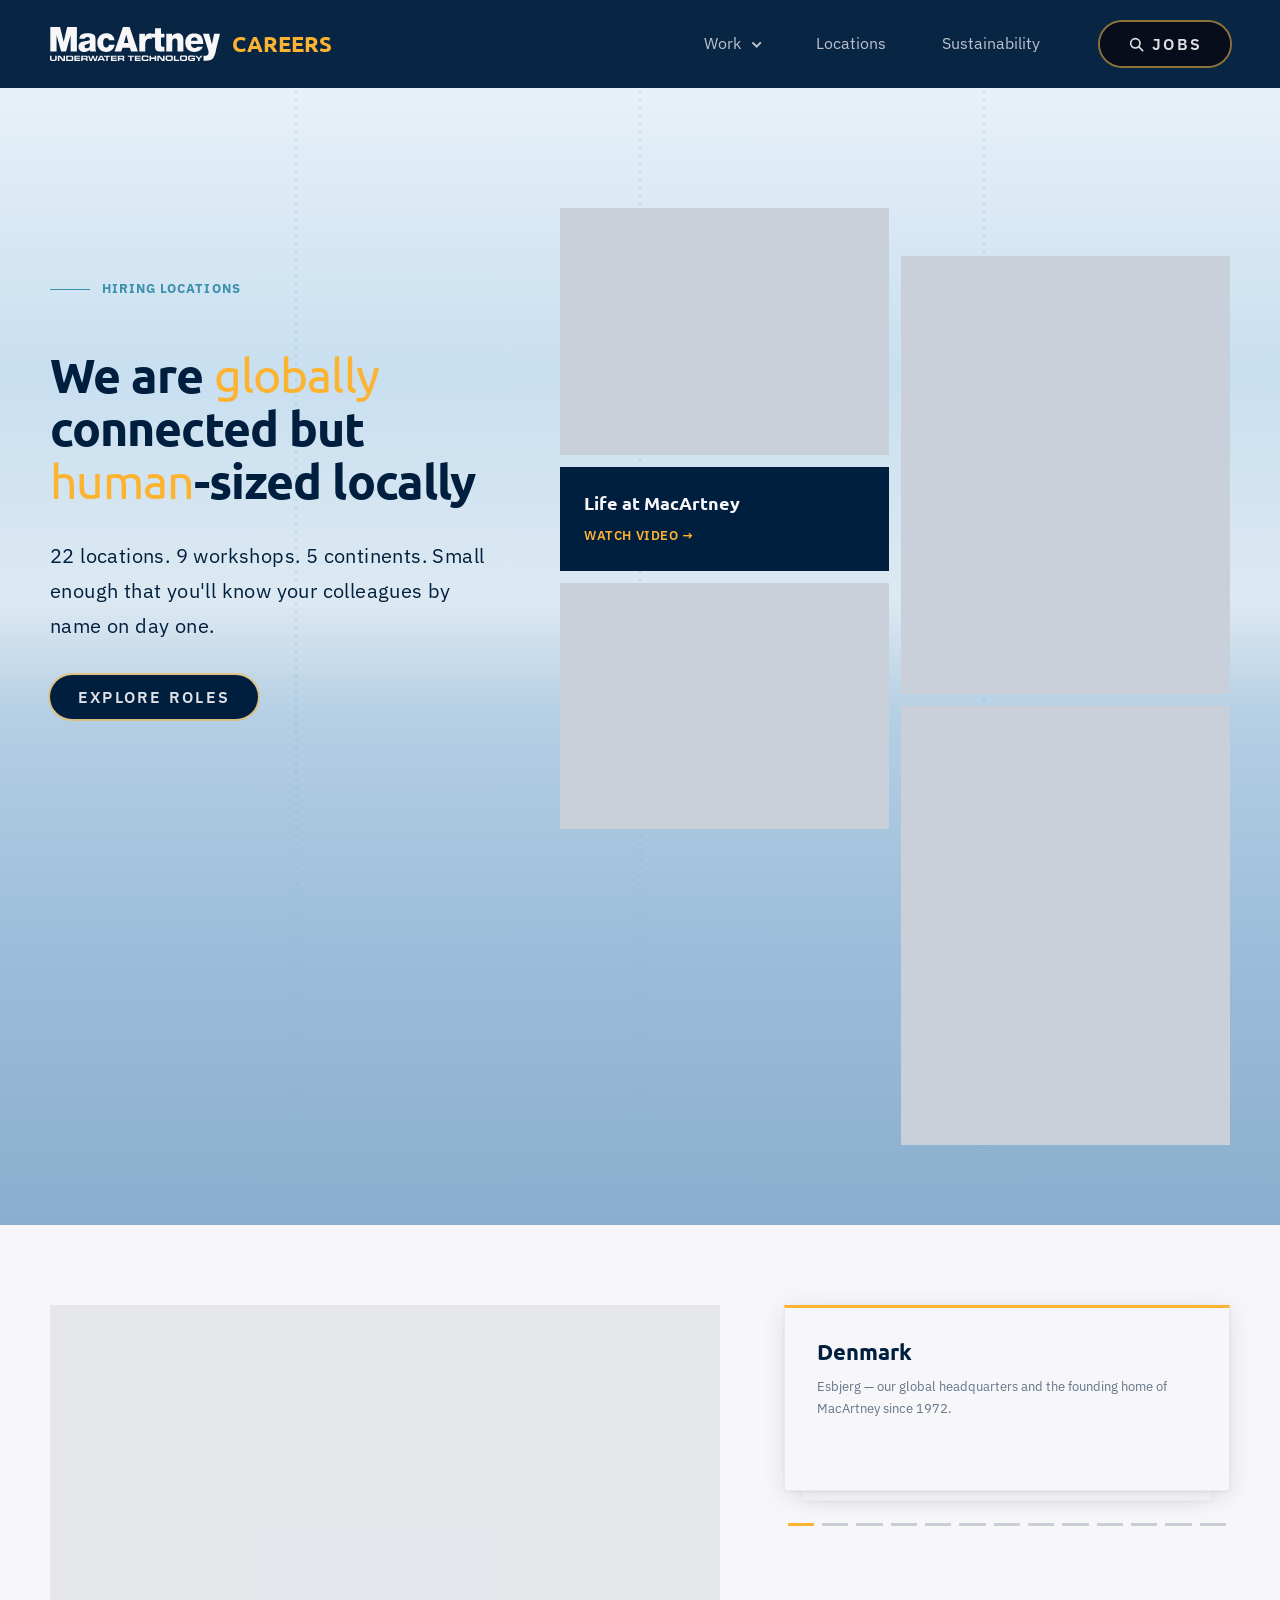
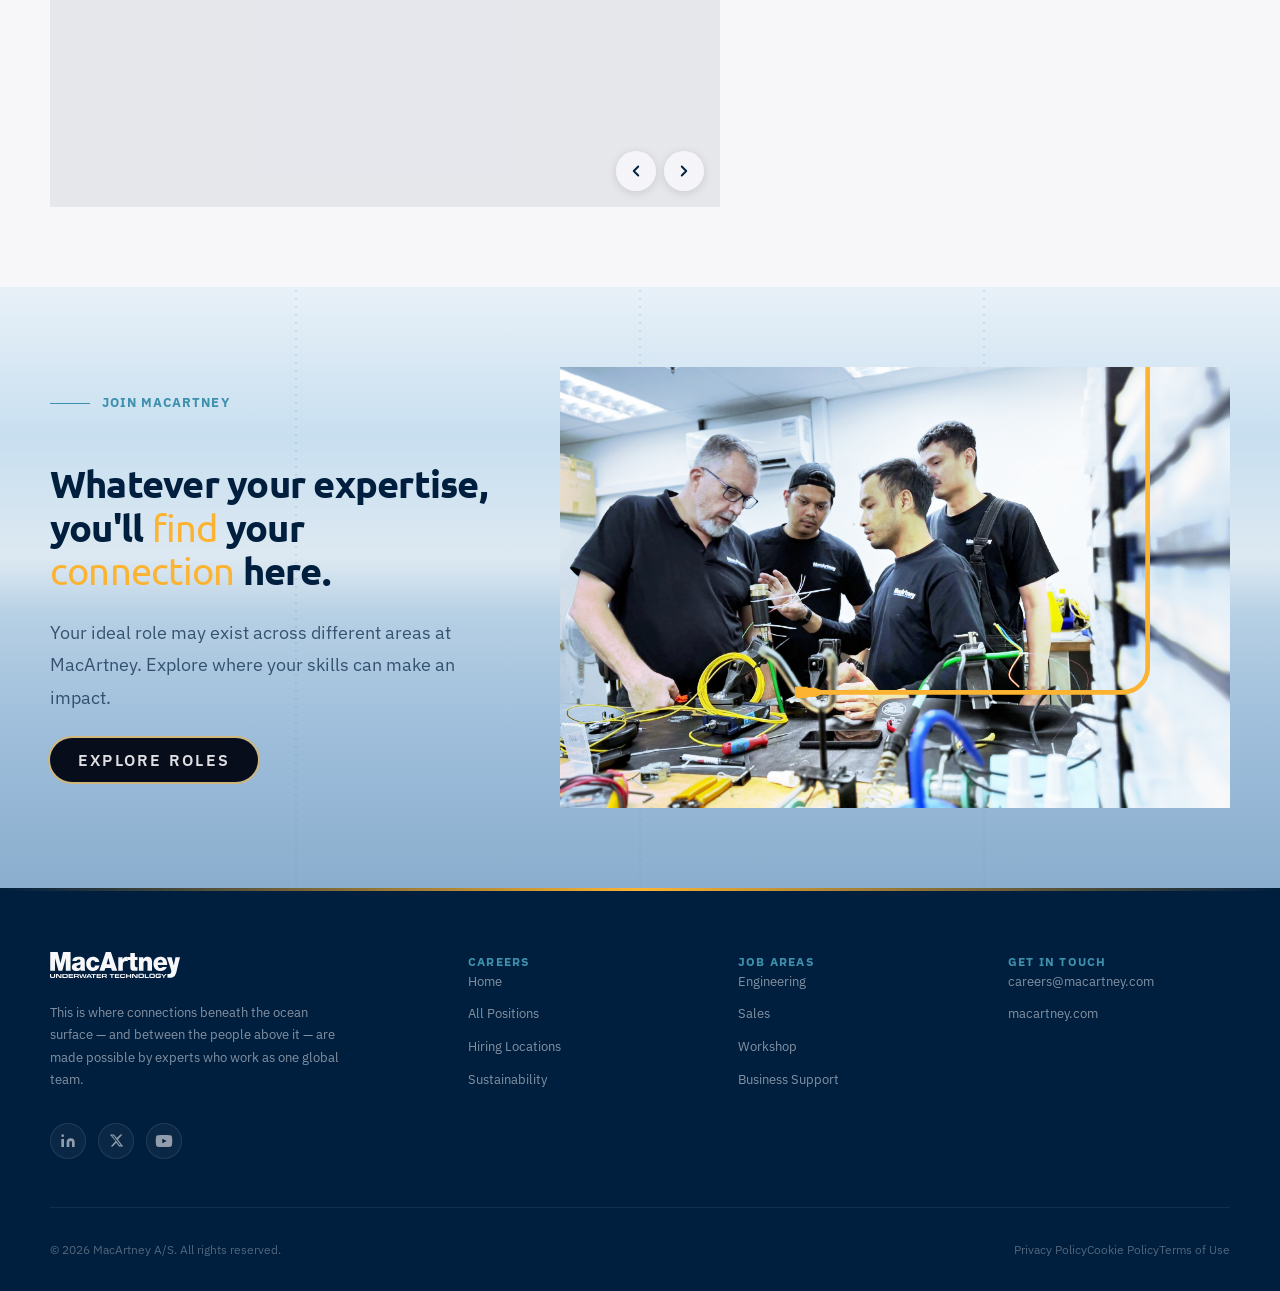
==== locations.html @ f53b2800 "Build Locations, Singapore, and Sustainability pages with new assets and JS sections Co-Authored-By:" ====
<!doctype html>
<html lang="en">
  <head>
    <meta charset="UTF-8" />
    <meta name="viewport" content="width=device-width, initial-scale=1.0" />
    <meta
      name="description"
      content="MacArtney hiring locations — globally connected, human-sized locally"
    />
    <title>Locations — Careers at MacArtney</title>
    <link rel="preconnect" href="https://fonts.googleapis.com" />
    <link rel="preconnect" href="https://fonts.gstatic.com" crossorigin />
    <link
      href="https://fonts.googleapis.com/css2?family=IBM+Plex+Sans:wght@400;500;600;700&family=Ubuntu:wght@500;700&display=swap"
      rel="stylesheet"
    />
    <link rel="stylesheet" href="css/main.css" />
  </head>
  <body class="page-grid">
    <a href="#main" class="skip-link">Skip to main content</a>

    <header class="site-header" role="banner"></header>

    <main class="site-main" id="main">
      <section class="home-hero home-hero--sales" aria-labelledby="hero-title">
        <div class="container home-hero__inner">
          <div class="page-hero__text-area">
            <span class="hero__eyebrow">Hiring Locations</span>
            <h1 class="why-join__headline" id="hero-title">
              We are
              <span class="page-hero__title-accent">globally</span>
              connected but
              <span class="page-hero__title-accent">human</span>-sized locally
            </h1>
            <p class="page-hero__subtitle">
              22 locations. 9 workshops. 5 continents. Small enough that you'll
              know your colleagues by name on day one.
            </p>
            <div class="page-hero__actions">
              <a class="btn btn-space btn--primary btn--md" href="search.html"
                >Explore Roles</a
              >
            </div>
          </div>

          <div class="media-grid" aria-hidden="true">
            <div class="media-grid__col media-grid__col--left">
              <div class="media-grid__photo media-grid__photo--landscape"></div>
              <div class="media-grid__video-card">
                <p class="media-grid__video-title">Life at MacArtney</p>
                <a class="media-grid__video-link" href="#"
                  >Watch video &rarr;</a
                >
              </div>
              <div class="media-grid__photo media-grid__photo--landscape"></div>
            </div>
            <div class="media-grid__col media-grid__col--right">
              <div class="media-grid__photo media-grid__photo--portrait"></div>
              <div class="media-grid__photo media-grid__photo--portrait"></div>
            </div>
          </div>
        </div>
      </section>

      <!-- ── Office gallery ────────────────────────────────────── -->
      <section class="why-join locations-gallery section" aria-label="Our offices">
        <div class="container">
          <div class="why-join__values">

            <!-- Swipeable photo area -->
            <div class="locations-gallery__media">
              <div class="locations-gallery__photo" aria-hidden="true"></div>
              <div class="locations-gallery__arrows">
                <button class="locations-gallery__arrow locations-gallery__arrow--prev" aria-label="Previous office">
                  <svg width="18" height="18" viewBox="0 0 24 24" fill="none" stroke="currentColor" stroke-width="2.5" stroke-linecap="round" stroke-linejoin="round" aria-hidden="true"><path d="M15 18l-6-6 6-6"/></svg>
                </button>
                <button class="locations-gallery__arrow locations-gallery__arrow--next" aria-label="Next office">
                  <svg width="18" height="18" viewBox="0 0 24 24" fill="none" stroke="currentColor" stroke-width="2.5" stroke-linecap="round" stroke-linejoin="round" aria-hidden="true"><path d="M9 18l6-6-6-6"/></svg>
                </button>
              </div>
            </div>

            <!-- Card stack -->
            <div class="card-stack">
              <div class="card-stack__stage" aria-live="polite">
                <article class="card-stack__card" data-card="denmark" aria-hidden="true">
                  <h3 class="card-stack__card-title">Denmark</h3>
                  <p class="card-stack__card-text">Esbjerg — our global headquarters and the founding home of MacArtney since 1972.</p>
                </article>
                <article class="card-stack__card" data-card="norway" aria-hidden="true">
                  <h3 class="card-stack__card-title">Norway</h3>
                  <p class="card-stack__card-text">Ålesund — regional hub for North Sea offshore and subsea operations.</p>
                </article>
                <article class="card-stack__card" data-card="sweden" aria-hidden="true">
                  <h3 class="card-stack__card-title">Sweden</h3>
                  <p class="card-stack__card-text">Gothenburg — serving Scandinavian and Baltic offshore clients.</p>
                </article>
                <article class="card-stack__card" data-card="uk" aria-hidden="true">
                  <h3 class="card-stack__card-title">United Kingdom</h3>
                  <p class="card-stack__card-text">Serving the UK's offshore, defence, and marine research sectors.</p>
                </article>
                <article class="card-stack__card" data-card="germany" aria-hidden="true">
                  <h3 class="card-stack__card-title">Germany</h3>
                  <p class="card-stack__card-text">Hamburg — central European sales and technical support hub.</p>
                </article>
                <article class="card-stack__card" data-card="france" aria-hidden="true">
                  <h3 class="card-stack__card-title">France</h3>
                  <p class="card-stack__card-text">Supporting French naval, offshore energy, and ocean science projects.</p>
                </article>
                <article class="card-stack__card" data-card="italy" aria-hidden="true">
                  <h3 class="card-stack__card-title">Italy</h3>
                  <p class="card-stack__card-text">Mediterranean presence for Southern European and offshore clients.</p>
                </article>
                <article class="card-stack__card" data-card="benelux" aria-hidden="true">
                  <h3 class="card-stack__card-title">Benelux</h3>
                  <p class="card-stack__card-text">Amsterdam — serving port, energy, and research sectors across Belgium and the Netherlands.</p>
                </article>
                <article class="card-stack__card" data-card="middle-east" aria-hidden="true">
                  <h3 class="card-stack__card-title">Middle East</h3>
                  <p class="card-stack__card-text">Dubai — regional base for offshore energy projects across the Gulf.</p>
                </article>
                <article class="card-stack__card" data-card="canada" aria-hidden="true">
                  <h3 class="card-stack__card-title">Canada</h3>
                  <p class="card-stack__card-text">North American hub supporting Atlantic offshore and subsea operations.</p>
                </article>
                <article class="card-stack__card" data-card="usa" aria-hidden="true">
                  <h3 class="card-stack__card-title">USA</h3>
                  <p class="card-stack__card-text">MacArtney Inc. — serving the full North American offshore and research market.</p>
                </article>
                <article class="card-stack__card" data-card="singapore" aria-hidden="true">
                  <h3 class="card-stack__card-title">Singapore</h3>
                  <p class="card-stack__card-text">Asia-Pacific headquarters connecting clients across the region's growing offshore market.</p>
                  <a href="singapore.html" class="card-stack__card-link">Explore office &rarr;</a>
                </article>
                <article class="card-stack__card" data-card="australia" aria-hidden="true">
                  <h3 class="card-stack__card-title">Australia</h3>
                  <p class="card-stack__card-text">Perth — serving Asia-Pacific offshore energy and research clients from Western Australia.</p>
                </article>
              </div>
              <div class="card-stack__dots" aria-hidden="true"></div>
            </div>

          </div>
        </div>
      </section>

      <!-- ── CTA Banner ──────────────────────────────────────── -->
      <section class="cta-banner section" aria-labelledby="cta-banner-title"></section>
    </main>

    <footer class="site-footer" role="contentinfo"></footer>

    <script type="module" src="js/core/header.js"></script>
    <script type="module" src="js/core/navigation.js"></script>
    <script type="module" src="js/core/footer.js"></script>

    <script type="module" src="js/sections/locations-gallery.js"></script>
    <script type="module" src="js/sections/cta-banner.js"></script>
    <script type="module" src="js/core/buttons.js"></script>
  </body>
</html>
---- css/main.css ----
@import url("./tokens.css");
@import url("./base.css");
@import url("./utilities.css");
@import url("./layout.css");

@import url("./components/buttons.css");
@import url("./components/card-stack.css");
@import url("./components/cards.css");
@import url("./components/forms.css");
@import url("./components/navigation.css");
@import url("./components/hero.css");
@import url("./components/media-grid.css");
@import url("./components/modals.css");
@import url("./components/footer.css");

@import url("./pages/home.css");
@import url("./pages/sales.css");
@import url("./pages/locations.css");
@import url("./pages/sustainability.css");
@import url("./pages/search.css");

@import url("./templates/work-category.css");
@import url("./templates/location-detail.css");
@import url("./templates/article.css");
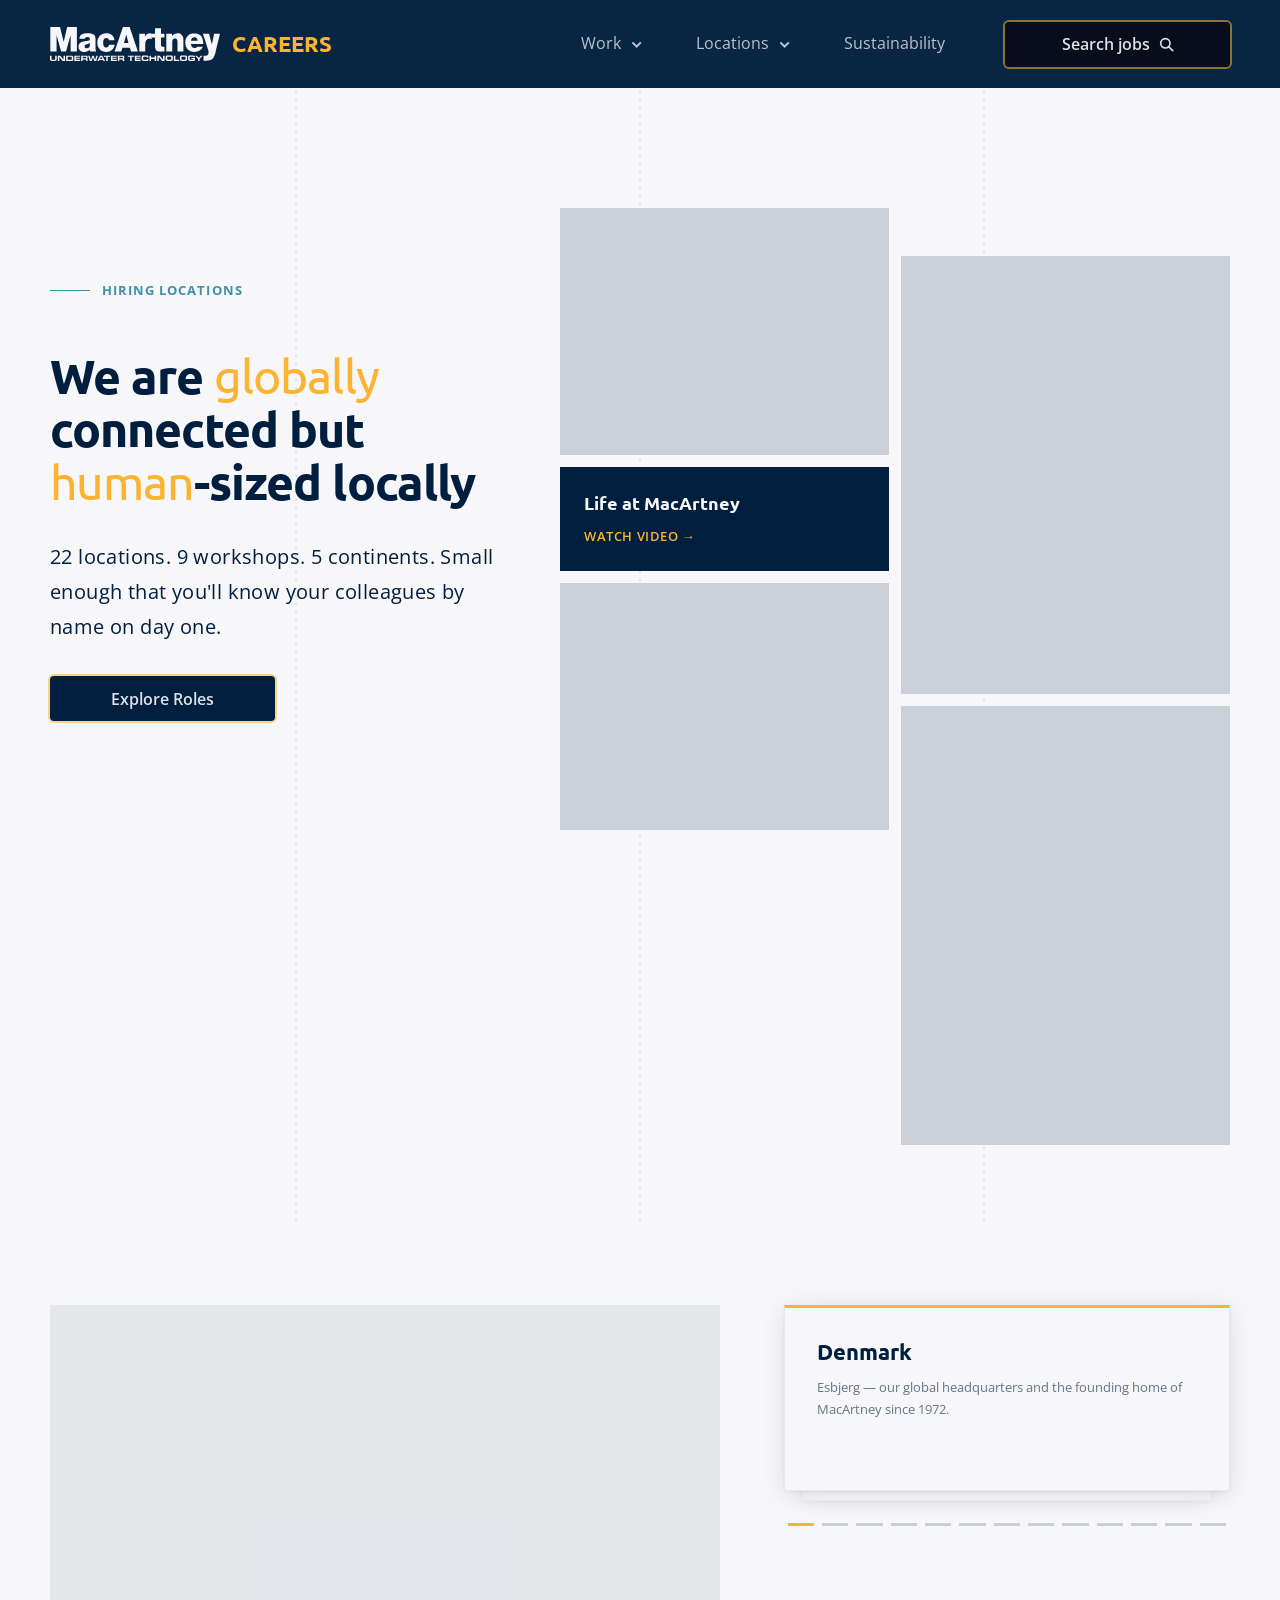
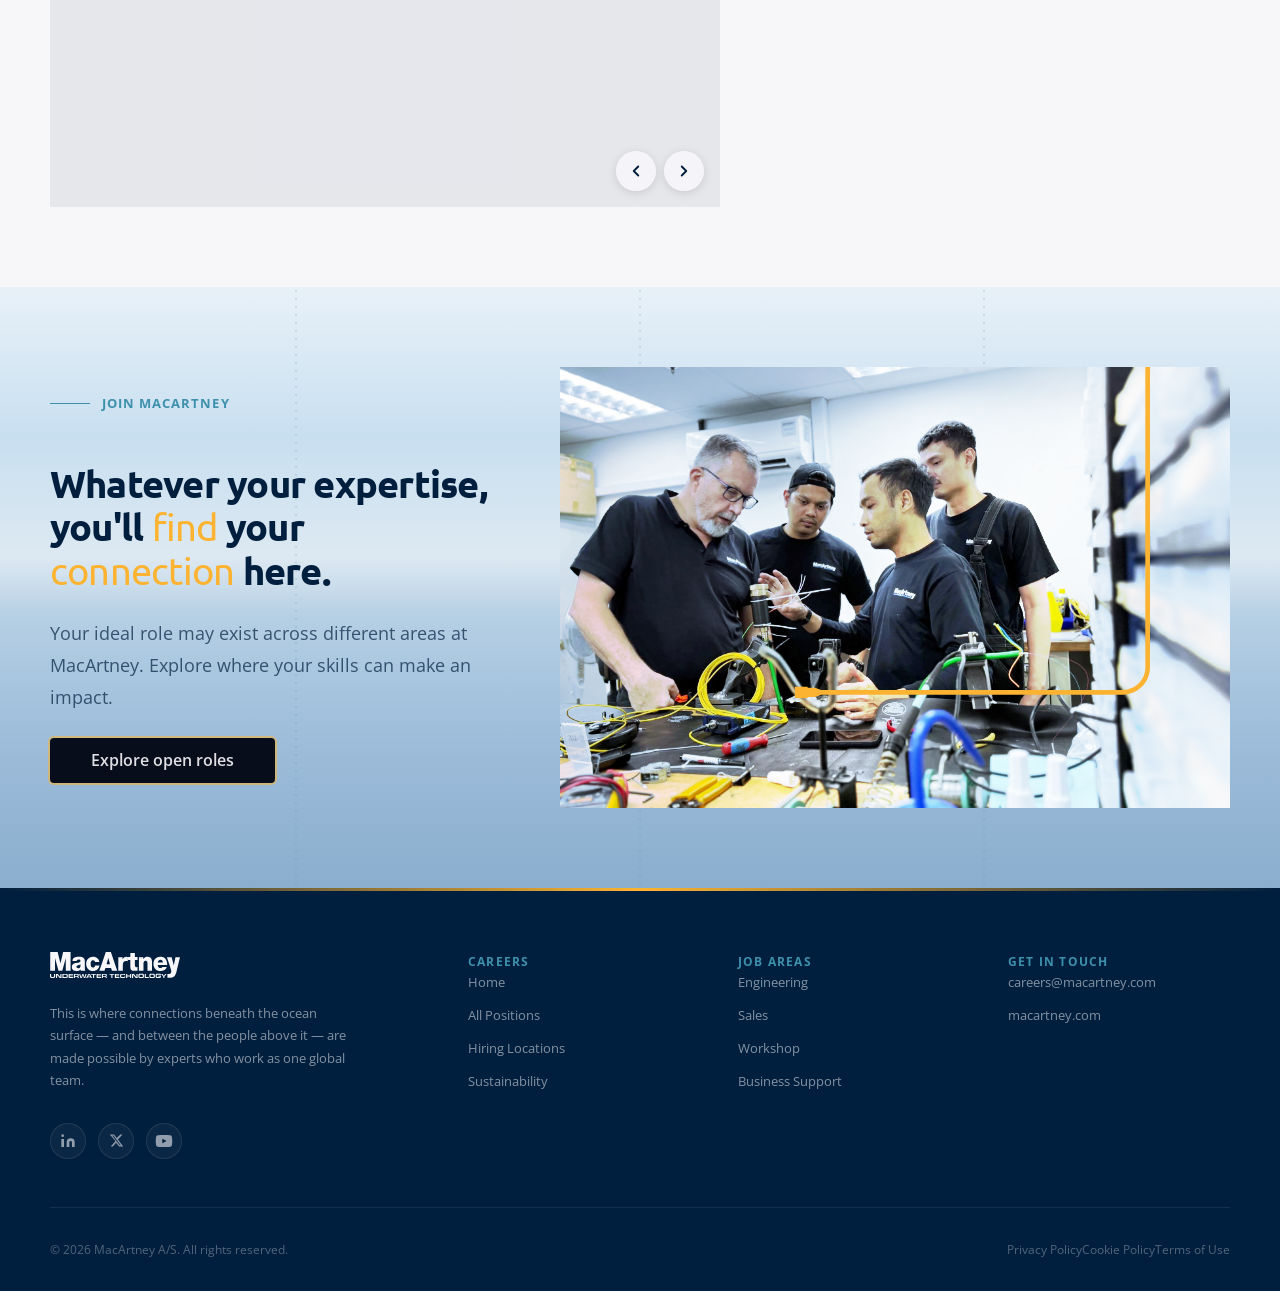
==== commit 64bd7442: "Align buttons and nav with MacArtney design system; add Locations dropdown - Switch body font to Ope" ====
--- a/locations.html
+++ b/locations.html
@@ -11,7 +11,7 @@
     <link rel="preconnect" href="https://fonts.googleapis.com" />
     <link rel="preconnect" href="https://fonts.gstatic.com" crossorigin />
     <link
-      href="https://fonts.googleapis.com/css2?family=IBM+Plex+Sans:wght@400;500;600;700&family=Ubuntu:wght@500;700&display=swap"
+      href="https://fonts.googleapis.com/css2?family=Open+Sans:wght@400;600;700&family=Ubuntu:wght@500;700&display=swap"
       rel="stylesheet"
     />
     <link rel="stylesheet" href="css/main.css" />
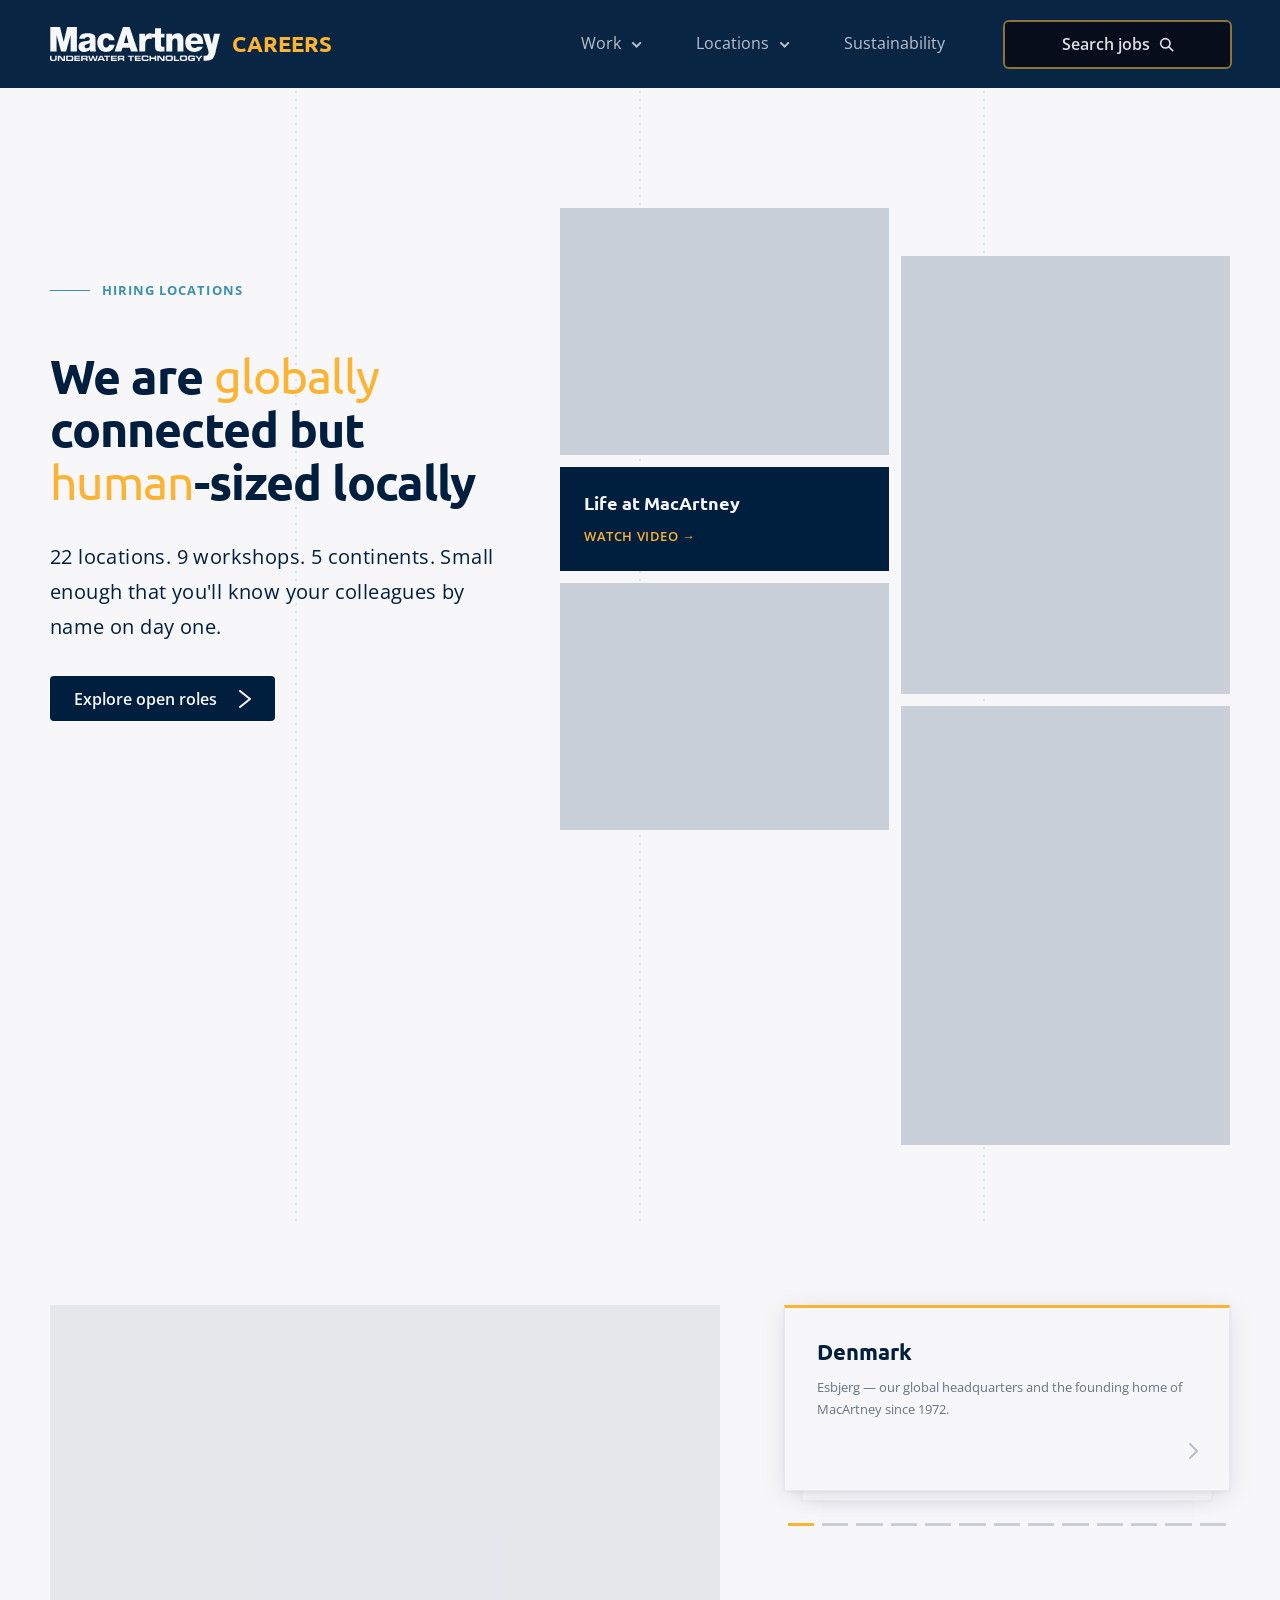
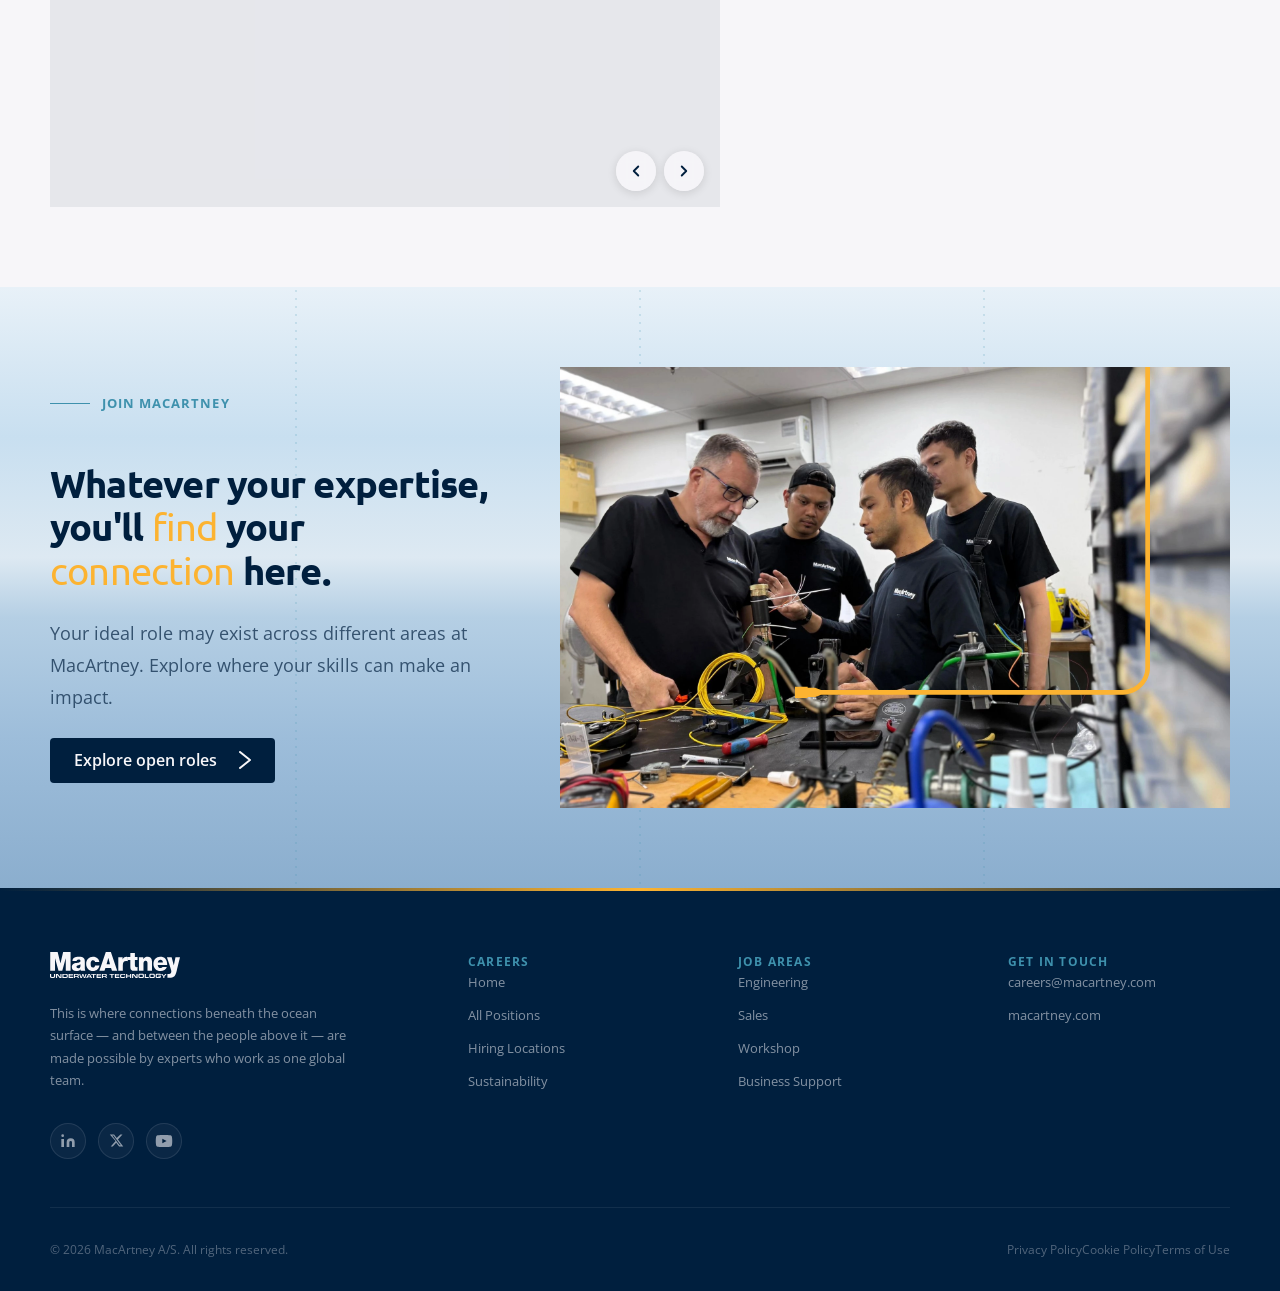
==== commit 6e5e991c: "Replace sustain-portrait and hero-portrait-2 with new images; remove CTA banner gradient; polish nav" ====
--- a/locations.html
+++ b/locations.html
@@ -37,9 +37,15 @@
               know your colleagues by name on day one.
             </p>
             <div class="page-hero__actions">
-              <a class="btn btn-space btn--primary btn--md" href="search.html"
-                >Explore Roles</a
-              >
+              <a class="btn btn--cta btn--md" href="search.html">
+                <span class="btn__inner">
+                  Explore open roles
+                  <svg class="btn__arrow" width="22" height="18" viewBox="0 0 22 18" fill="none" stroke="currentColor" stroke-width="2" stroke-linecap="round" stroke-linejoin="round" aria-hidden="true">
+                    <polyline points="11,1 21,9 11,17"/>
+                    <line class="btn__arrow-line" x1="1" y1="9" x2="21" y2="9"/>
+                  </svg>
+                </span>
+              </a>
             </div>
           </div>
 
@@ -150,6 +156,8 @@
 
     <footer class="site-footer" role="contentinfo"></footer>
 
+    <script src="https://cdnjs.cloudflare.com/ajax/libs/gsap/3.12.5/gsap.min.js"></script>
+    <script type="module" src="js/animations/hero.js"></script>
     <script type="module" src="js/core/header.js"></script>
     <script type="module" src="js/core/navigation.js"></script>
     <script type="module" src="js/core/footer.js"></script>
